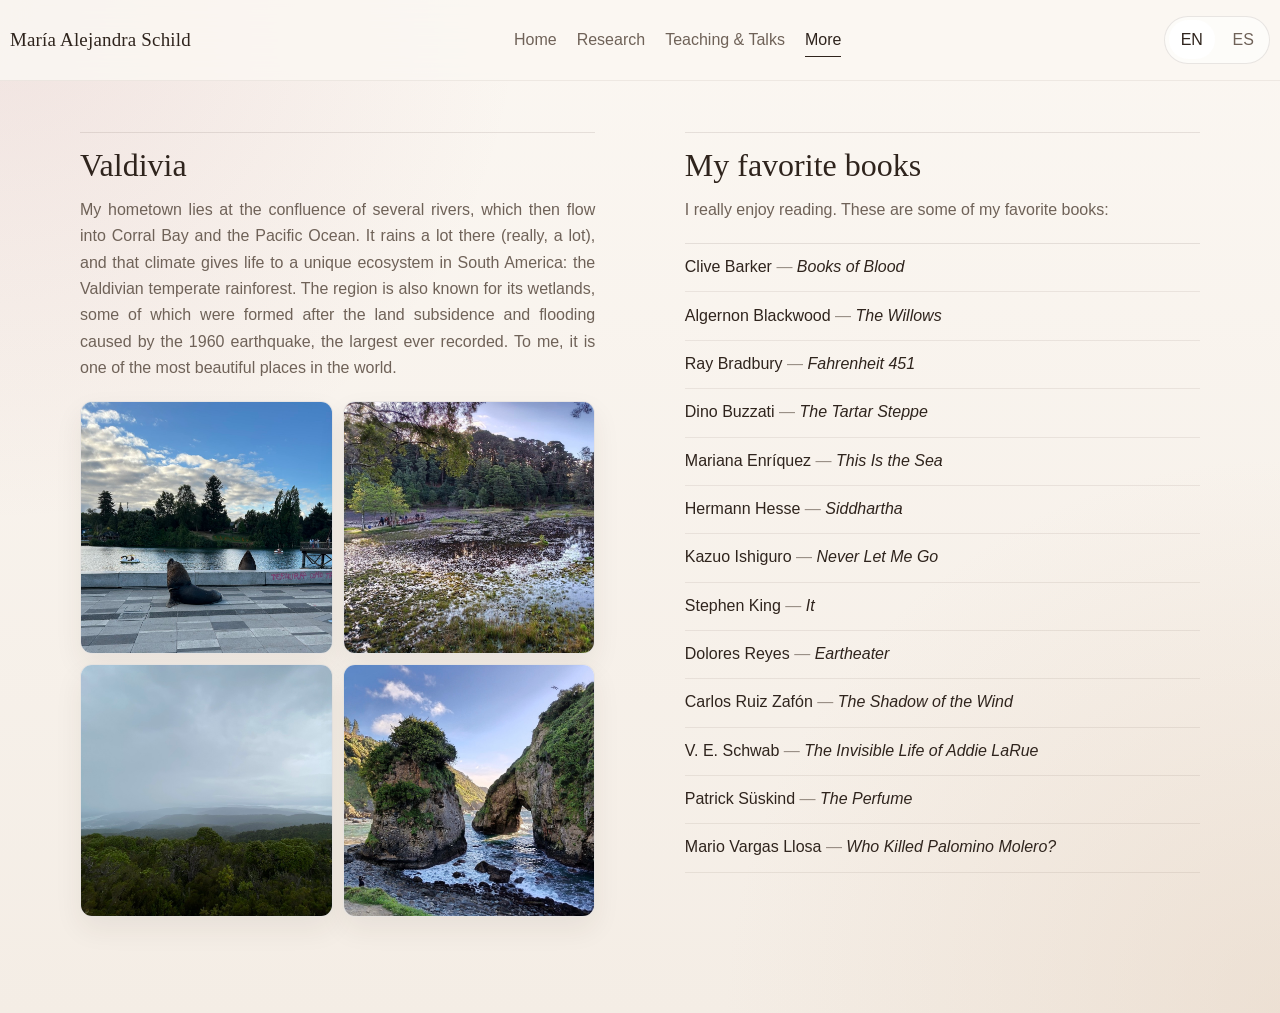
==== beyond.html @ b71dc9b8 "Initial GitHub Pages site" ====
<!DOCTYPE html>
<html lang="en">
  <head>
    <meta charset="UTF-8" />
    <meta name="viewport" content="width=device-width, initial-scale=1.0" />
    <title>More | María Alejandra Schild</title>
    <meta
      name="description"
      content="A quieter page for the more personal parts of a bilingual academic website."
    />
    <script>
      window.__assetVersion = Date.now().toString();

      const stylesheet = document.createElement("link");
      stylesheet.rel = "stylesheet";
      stylesheet.href = `assets/styles.css?v=${window.__assetVersion}`;
      document.head.appendChild(stylesheet);
    </script>
    <script type="module">
      import(`./assets/app.js?v=${window.__assetVersion}`);
    </script>
  </head>
  <body data-page="beyond">
    <div class="page-chrome">
      <header class="site-header">
        <div class="shell nav-shell">
          <a class="brand" href="index.html" id="brand-name"></a>
          <nav class="site-nav" id="site-nav" aria-label="Primary"></nav>
          <div class="language-switch" aria-label="Language switcher">
            <button type="button" data-lang-option="en">EN</button>
            <button type="button" data-lang-option="es">ES</button>
          </div>
        </div>
      </header>

      <main class="shell page-shell">
        <header class="page-header">
          <h1 class="visually-hidden" id="page-title"></h1>
          <p class="page-summary" id="page-summary"></p>
        </header>

        <div class="essay-grid" id="beyond-sections"></div>
      </main>

      <footer class="site-footer">
        <div class="shell footer-shell" id="footer-shell">
          <p id="footer-text"></p>
        </div>
      </footer>
    </div>
  </body>
</html>
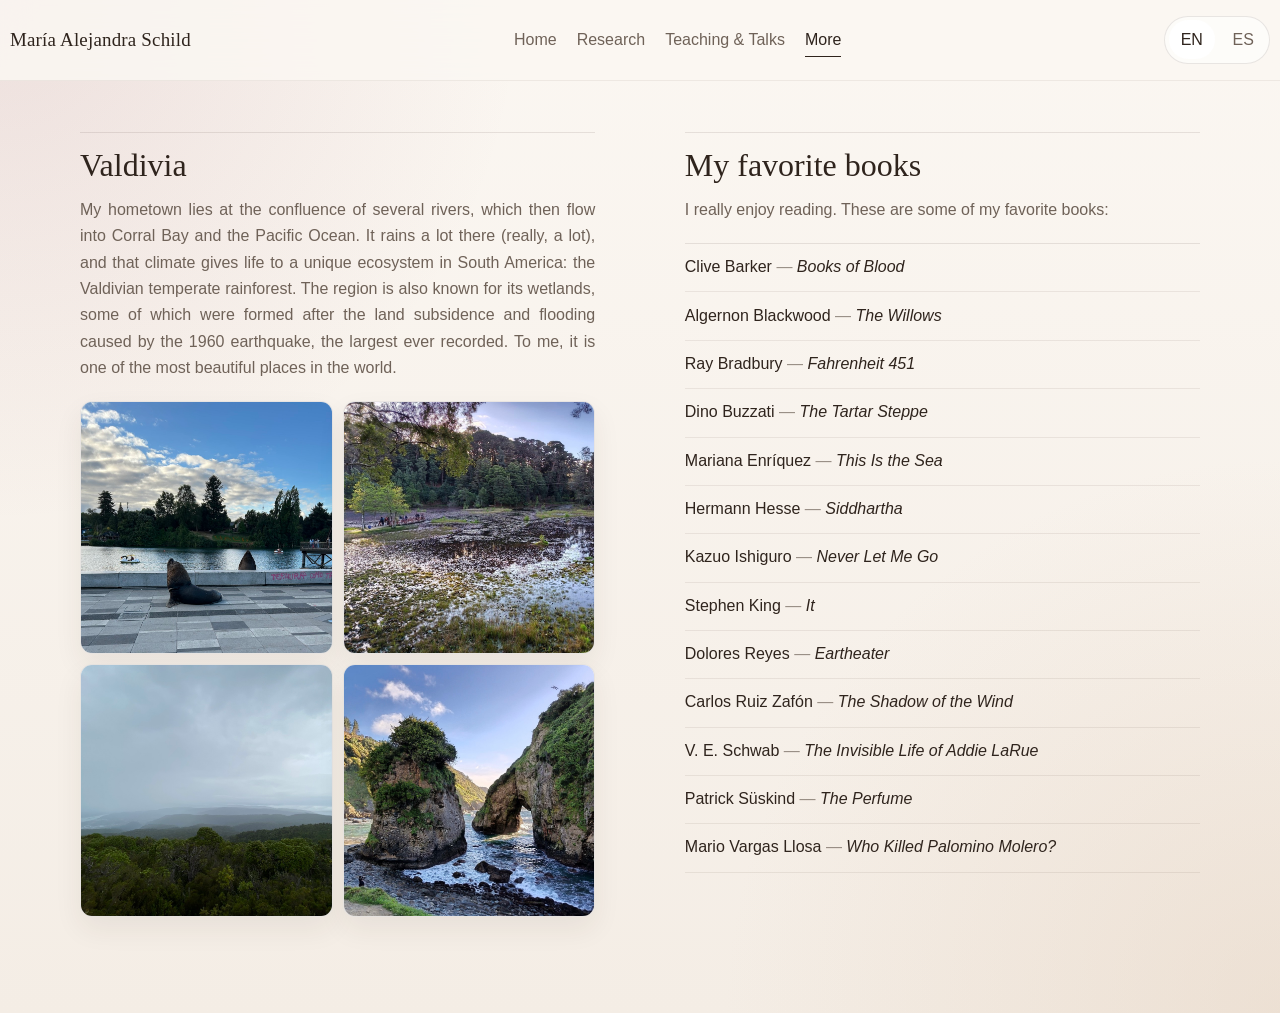
==== commit 4517372c: "Improve site security, readability, and discoverability" ====
--- a/beyond.html
+++ b/beyond.html
@@ -6,19 +6,38 @@
     <title>More | María Alejandra Schild</title>
     <meta
       name="description"
-      content="A quieter page for the more personal parts of a bilingual academic website."
+      content="A personal page by María Alejandra Schild, with notes on Valdivia, books, and life beyond academic work."
     />
-    <script>
-      window.__assetVersion = Date.now().toString();
-
-      const stylesheet = document.createElement("link");
-      stylesheet.rel = "stylesheet";
-      stylesheet.href = `assets/styles.css?v=${window.__assetVersion}`;
-      document.head.appendChild(stylesheet);
-    </script>
-    <script type="module">
-      import(`./assets/app.js?v=${window.__assetVersion}`);
-    </script>
+    <link rel="canonical" href="https://aleschildz.github.io/beyond.html" />
+    <meta name="robots" content="noindex, follow" />
+    <meta name="author" content="María Alejandra Schild" />
+    <meta name="theme-color" content="#fbf7f2" />
+    <meta property="og:type" content="website" />
+    <meta property="og:site_name" content="María Alejandra Schild" />
+    <meta property="og:locale" content="en_US" />
+    <meta property="og:locale:alternate" content="es_CL" />
+    <meta property="og:title" content="More | María Alejandra Schild" />
+    <meta
+      property="og:description"
+      content="A personal page by María Alejandra Schild, with notes on Valdivia, books, and life beyond academic work."
+    />
+    <meta property="og:url" content="https://aleschildz.github.io/beyond.html" />
+    <meta property="og:image" content="https://aleschildz.github.io/assets/images/social-card.jpg" />
+    <meta property="og:image:width" content="1200" />
+    <meta property="og:image:height" content="630" />
+    <meta
+      property="og:image:alt"
+      content="Portrait and website card for María Alejandra Schild."
+    />
+    <meta name="twitter:card" content="summary_large_image" />
+    <meta name="twitter:title" content="More | María Alejandra Schild" />
+    <meta
+      name="twitter:description"
+      content="A personal page by María Alejandra Schild, with notes on Valdivia, books, and life beyond academic work."
+    />
+    <meta name="twitter:image" content="https://aleschildz.github.io/assets/images/social-card.jpg" />
+    <link rel="stylesheet" href="assets/styles.css" />
+    <script type="module" src="assets/app.js"></script>
   </head>
   <body data-page="beyond">
     <div class="page-chrome">
--- a/assets/styles.css
+++ b/assets/styles.css
@@ -0,0 +1,929 @@
+:root {
+  --bg: #fbf7f2;
+  --bg-deep: #f4ede5;
+  --surface: rgba(255, 255, 255, 0.72);
+  --line: rgba(78, 60, 48, 0.12);
+  --line-strong: rgba(78, 60, 48, 0.22);
+  --text: #2f241d;
+  --muted: #6f6258;
+  --accent: #a05c68;
+  --accent-strong: #8f4654;
+  --accent-rgb: 160, 92, 104;
+  --accent-soft: rgba(var(--accent-rgb), 0.12);
+  --shadow: 0 20px 45px rgba(58, 38, 28, 0.08);
+  --shell-gutter: clamp(1.25rem, 4vw, 2.5rem);
+  --shell: min(1120px, calc(100vw - var(--shell-gutter)));
+  --serif: "Baskerville", "Iowan Old Style", "Palatino Linotype",
+    "Book Antiqua", Palatino, serif;
+  --sans: "Avenir Next", "Helvetica Neue", "Segoe UI", sans-serif;
+}
+
+* {
+  box-sizing: border-box;
+}
+
+html {
+  scroll-behavior: smooth;
+}
+
+body {
+  margin: 0;
+  min-height: 100vh;
+  color: var(--text);
+  font-family: var(--sans);
+  line-height: 1.65;
+  background:
+    radial-gradient(circle at top left, rgba(var(--accent-rgb), 0.15), transparent 32%),
+    radial-gradient(circle at bottom right, rgba(226, 206, 187, 0.42), transparent 34%),
+    linear-gradient(180deg, var(--bg) 0%, var(--bg-deep) 100%);
+}
+
+body.has-lightbox {
+  overflow: hidden;
+}
+
+a {
+  color: inherit;
+}
+
+img {
+  display: block;
+  max-width: 100%;
+}
+
+.visually-hidden {
+  position: absolute;
+  width: 1px;
+  height: 1px;
+  overflow: hidden;
+  clip: rect(0, 0, 0, 0);
+  white-space: nowrap;
+}
+
+button {
+  font: inherit;
+}
+
+.shell {
+  width: var(--shell);
+  margin: 0 auto;
+}
+
+.site-header {
+  position: sticky;
+  top: 0;
+  z-index: 10;
+  background: rgba(251, 247, 242, 0.84);
+  backdrop-filter: blur(16px);
+  border-bottom: 1px solid rgba(78, 60, 48, 0.08);
+}
+
+.nav-shell {
+  width: min(1260px, calc(100vw - 1.25rem));
+  display: flex;
+  align-items: center;
+  justify-content: space-between;
+  gap: 1.2rem;
+  padding: 1rem 0;
+}
+
+.brand {
+  font-family: var(--serif);
+  font-size: clamp(1.18rem, 1.48vw, 1.38rem);
+  letter-spacing: 0.01em;
+  text-decoration: none;
+  white-space: nowrap;
+}
+
+.site-nav {
+  display: flex;
+  flex-wrap: wrap;
+  justify-content: center;
+  gap: 1.25rem;
+}
+
+.site-nav a {
+  position: relative;
+  color: var(--muted);
+  text-decoration: none;
+  transition: color 180ms ease;
+}
+
+.site-nav a::after {
+  content: "";
+  position: absolute;
+  left: 0;
+  bottom: -0.25rem;
+  width: 100%;
+  height: 1px;
+  background: currentColor;
+  transform: scaleX(0);
+  transform-origin: center;
+  transition: transform 180ms ease;
+}
+
+.site-nav a:hover,
+.site-nav a[aria-current="page"] {
+  color: var(--text);
+}
+
+.site-nav a:hover::after,
+.site-nav a[aria-current="page"]::after {
+  transform: scaleX(1);
+}
+
+.language-switch {
+  display: inline-flex;
+  gap: 0.35rem;
+  padding: 0.2rem;
+  border-radius: 999px;
+  border: 1px solid var(--line);
+  background: rgba(255, 255, 255, 0.56);
+}
+
+.language-switch button {
+  border: none;
+  padding: 0.4rem 0.75rem;
+  border-radius: 999px;
+  color: var(--muted);
+  background: transparent;
+  cursor: pointer;
+  transition:
+    background-color 180ms ease,
+    color 180ms ease;
+}
+
+.language-switch button.is-active {
+  background: #fff;
+  color: var(--text);
+}
+
+.home-shell {
+  width: min(1100px, calc(100vw - var(--shell-gutter)));
+  padding: clamp(0.9rem, 2vw, 1.5rem) 0 2rem;
+}
+
+.home-layout {
+  width: 100%;
+  display: grid;
+  grid-template-columns: minmax(0, 1fr) minmax(286px, 320px);
+  gap: clamp(2rem, 3.5vw, 3rem);
+  align-items: start;
+}
+
+.home-copy h1,
+.page-header h1,
+.entry-title,
+.essay-section h2,
+.list-section h2 {
+  font-family: var(--serif);
+  font-weight: 500;
+  line-height: 1;
+}
+
+.home-copy h1 {
+  margin: 0;
+  font-size: clamp(1.55rem, 2.5vw, 2.1rem);
+  letter-spacing: -0.025em;
+  max-width: none;
+  white-space: nowrap;
+}
+
+.home-meta {
+  margin: 0.55rem 0 1.15rem;
+  color: var(--muted);
+  font-size: 1rem;
+}
+
+.prose {
+  display: grid;
+  gap: 1rem;
+}
+
+.prose p {
+  margin: 0;
+  max-width: 62ch;
+}
+
+@media (min-width: 700px) {
+  .intro-text p,
+  #valdivia > p {
+    hyphens: auto;
+    hyphenate-limit-chars: 7 3 3;
+    text-align: justify;
+    text-justify: auto;
+    text-wrap: pretty;
+  }
+
+  .intro-text p {
+    max-width: 66ch;
+  }
+}
+
+.intro-text p,
+.page-summary,
+.entry-meta,
+.entry-note,
+.essay-section p,
+.news-item,
+.footer-shell p {
+  color: var(--muted);
+}
+
+.intro-text a,
+.page-summary a,
+.entry-note a,
+.essay-section a {
+  color: var(--text);
+  text-decoration-color: rgba(var(--accent-rgb), 0.5);
+  text-underline-offset: 0.15em;
+  transition:
+    color 180ms ease,
+    text-decoration-color 180ms ease;
+}
+
+.intro-text a:hover,
+.page-summary a:hover,
+.entry-note a:hover,
+.essay-section a:hover {
+  color: var(--accent);
+  text-decoration-color: currentColor;
+}
+
+.contact-list {
+  display: flex;
+  flex-wrap: wrap;
+  gap: 0.45rem 0.9rem;
+  margin-top: 1.15rem;
+}
+
+.contact-item {
+  color: var(--muted);
+  text-decoration: none;
+}
+
+.contact-item:not(:last-child)::after {
+  content: "·";
+  margin-left: 0.9rem;
+  color: rgba(111, 98, 88, 0.55);
+}
+
+.contact-item:hover {
+  color: var(--text);
+}
+
+.link-row,
+.entry-links {
+  display: flex;
+  flex-wrap: wrap;
+  gap: 0.7rem;
+}
+
+.link-row {
+  margin-top: 0.95rem;
+}
+
+.link-chip,
+.entry-link {
+  display: inline-flex;
+  align-items: center;
+  padding: 0.55rem 0.92rem;
+  border-radius: 999px;
+  border: 1px solid var(--line);
+  background: rgba(255, 255, 255, 0.64);
+  color: var(--muted);
+  text-decoration: none;
+  transition:
+    transform 180ms ease,
+    border-color 180ms ease,
+    background-color 180ms ease,
+    color 180ms ease;
+}
+
+.link-chip:hover,
+.entry-link:hover {
+  transform: translateY(-1px);
+  color: var(--text);
+  border-color: var(--line-strong);
+  background: #fff;
+}
+
+.link-chip.is-disabled,
+.entry-link.is-disabled {
+  opacity: 0.55;
+  pointer-events: none;
+}
+
+.home-side {
+  width: 100%;
+  padding-top: 0.15rem;
+}
+
+.photo-frame {
+  position: relative;
+  aspect-ratio: 4 / 5;
+  overflow: hidden;
+  border-radius: 28px;
+  border: 1px solid var(--line);
+  box-shadow: var(--shadow);
+  background:
+    linear-gradient(180deg, rgba(255, 255, 255, 0.78), rgba(255, 255, 255, 0.28)),
+    linear-gradient(135deg, rgba(var(--accent-rgb), 0.18), rgba(240, 227, 214, 0.82));
+}
+
+.photo-inner {
+  position: absolute;
+  inset: 0.48rem;
+  overflow: hidden;
+  border-radius: 22px;
+  background: rgba(255, 255, 255, 0.94);
+}
+
+.photo-inner img {
+  width: 100%;
+  height: 100%;
+  object-fit: cover;
+  object-position: center 22%;
+  box-shadow:
+    0 16px 34px rgba(58, 38, 28, 0.08),
+    0 0 0 1px rgba(255, 255, 255, 0.46);
+}
+
+.photo-placeholder {
+  height: 100%;
+  display: grid;
+  place-items: center;
+  text-align: center;
+  padding: 2rem;
+  color: var(--muted);
+  font-family: var(--serif);
+  font-size: 1.2rem;
+}
+
+.news-block {
+  margin-top: 0.85rem;
+  padding-top: 0.9rem;
+  border-top: 1px solid var(--line);
+}
+
+.news-block h2 {
+  margin: 0;
+  font-size: 0.84rem;
+  letter-spacing: 0.14em;
+  text-transform: uppercase;
+  color: var(--accent);
+  font-weight: 700;
+}
+
+.news-list {
+  list-style: none;
+  margin: 0.75rem 0 0;
+  padding: 0;
+  display: grid;
+  gap: 0.7rem;
+}
+
+.news-item {
+  display: block;
+}
+
+.news-text {
+  color: var(--text);
+}
+
+.news-updated {
+  margin: 0.9rem 0 0;
+  color: var(--muted);
+  font-size: 0.92rem;
+}
+
+.page-shell {
+  padding: clamp(2rem, 4vw, 3.3rem) 0 4rem;
+}
+
+.site-load-error {
+  max-width: 42rem;
+  margin: 2rem auto;
+  padding: 1rem 1.15rem;
+  border: 1px solid var(--line);
+  border-radius: 14px;
+  background: var(--surface);
+  color: var(--text);
+  text-align: center;
+}
+
+.page-header {
+  max-width: 46rem;
+  margin-bottom: 2.4rem;
+}
+
+.page-header h1 {
+  margin: 0 0 0.8rem;
+  font-size: clamp(2.3rem, 5vw, 3.8rem);
+}
+
+.page-summary {
+  margin: 0;
+  max-width: 60ch;
+}
+
+.split-section {
+  display: grid;
+  grid-template-columns: repeat(2, minmax(0, 1fr));
+  gap: 3rem;
+  align-items: start;
+}
+
+.list-section h2,
+.essay-section h2 {
+  margin: 0 0 1rem;
+  font-size: clamp(1.45rem, 3vw, 2rem);
+}
+
+.entry-list {
+  border-top: 1px solid var(--line);
+}
+
+.entry {
+  padding: 1.3rem 0 1.45rem;
+  border-bottom: 1px solid var(--line);
+}
+
+.entry-top {
+  display: flex;
+  justify-content: space-between;
+  align-items: flex-start;
+  gap: 1rem;
+}
+
+.entry-title {
+  margin: 0;
+  font-size: 1.45rem;
+}
+
+.status-pill {
+  flex-shrink: 0;
+  display: inline-flex;
+  align-items: center;
+  padding: 0.35rem 0.7rem;
+  border-radius: 999px;
+  border: 1px solid rgba(var(--accent-rgb), 0.22);
+  background: var(--accent-soft);
+  color: var(--accent-strong);
+  font-size: 0.76rem;
+  font-weight: 700;
+  letter-spacing: 0.08em;
+  text-transform: uppercase;
+}
+
+.paper-tag {
+  --tag-color: var(--accent-strong);
+  --tag-bg: var(--accent-soft);
+  --tag-border: rgba(var(--accent-rgb), 0.24);
+  border-color: var(--tag-border);
+  background: var(--tag-bg);
+  color: var(--tag-color);
+  font-size: 0.78rem;
+  letter-spacing: 0.03em;
+  text-transform: lowercase;
+}
+
+.paper-tag[data-tag="preprint"] {
+  --tag-color: var(--accent-strong);
+  --tag-bg: rgba(var(--accent-rgb), 0.13);
+  --tag-border: rgba(var(--accent-rgb), 0.24);
+}
+
+.paper-tag[data-tag="conference"] {
+  --tag-color: #704a64;
+  --tag-bg: rgba(135, 100, 122, 0.13);
+  --tag-border: rgba(135, 100, 122, 0.24);
+}
+
+.paper-tag[data-tag="journal"] {
+  --tag-color: #4f6548;
+  --tag-bg: rgba(102, 121, 95, 0.13);
+  --tag-border: rgba(102, 121, 95, 0.25);
+}
+
+.paper-tag[data-tag="workshop"] {
+  --tag-color: #42696d;
+  --tag-bg: rgba(93, 125, 128, 0.13);
+  --tag-border: rgba(93, 125, 128, 0.25);
+}
+
+.paper-tag[data-tag="report"] {
+  --tag-color: #7b4e34;
+  --tag-bg: rgba(154, 108, 79, 0.13);
+  --tag-border: rgba(154, 108, 79, 0.25);
+}
+
+.paper-title a {
+  text-decoration: none;
+  text-decoration-color: rgba(var(--accent-rgb), 0);
+  text-underline-offset: 0.16em;
+  transition:
+    color 180ms ease,
+    text-decoration-color 180ms ease;
+}
+
+.paper-title a:hover {
+  color: var(--accent);
+  text-decoration: underline;
+  text-decoration-color: currentColor;
+}
+
+.paper-authors {
+  color: var(--text);
+}
+
+.paper-highlight {
+  width: fit-content;
+  max-width: 100%;
+  margin: 0.85rem 0 0;
+  padding: 0.38rem 0.72rem;
+  border: 1px solid rgba(var(--accent-rgb), 0.24);
+  border-radius: 999px;
+  background: rgba(255, 255, 255, 0.58);
+  color: #8f5660;
+  font-size: 0.92rem;
+  line-height: 1.35;
+}
+
+.paper-list.is-empty {
+  border-bottom: 1px solid var(--line);
+}
+
+.paper-empty {
+  margin: 0;
+  padding: 1.3rem 0 1.45rem;
+  color: var(--muted);
+}
+
+.entry-meta {
+  margin: 0.45rem 0 0;
+}
+
+.entry-context {
+  margin: 0.35rem 0 0;
+  color: var(--muted);
+}
+
+.entry-links {
+  margin-top: 0.9rem;
+}
+
+body[data-page="teaching"] .split-section {
+  gap: clamp(3.4rem, 7vw, 6rem);
+}
+
+body[data-page="teaching"] .entry {
+  padding: 0.9rem 0 1.08rem;
+}
+
+body[data-page="teaching"] .entry-title {
+  font-size: clamp(1.07rem, 1.65vw, 1.2rem);
+  line-height: 1.13;
+}
+
+body[data-page="teaching"] .entry-meta,
+body[data-page="teaching"] .entry-context {
+  margin-top: 0.16rem;
+  font-size: 0.95rem;
+  line-height: 1.4;
+}
+
+body[data-page="teaching"] .entry-links {
+  margin-top: 0.48rem;
+}
+
+body[data-page="teaching"] .entry-link {
+  padding: 0.42rem 0.72rem;
+  font-size: 0.92rem;
+}
+
+body[data-page="teaching"] .entry-details {
+  margin-top: 0.42rem;
+}
+
+body[data-page="research"] .page-header {
+  margin: 0;
+}
+
+.entry-details {
+  margin-top: 0.9rem;
+}
+
+.entry-details summary {
+  cursor: pointer;
+  width: fit-content;
+  color: var(--accent);
+  list-style: none;
+}
+
+.entry-details summary::-webkit-details-marker {
+  display: none;
+}
+
+.entry-details[open] summary {
+  margin-bottom: 0.7rem;
+}
+
+.entry-note {
+  display: grid;
+  gap: 0.75rem;
+  max-width: 62ch;
+}
+
+.entry-note p {
+  margin: 0;
+}
+
+.essay-grid {
+  display: grid;
+  grid-template-columns: repeat(2, minmax(0, 1fr));
+  gap: 2.5rem;
+}
+
+body[data-page="beyond"] .page-header {
+  margin: 0;
+}
+
+body[data-page="beyond"] .essay-grid {
+  gap: clamp(3.4rem, 7vw, 6rem);
+}
+
+.essay-section {
+  padding-top: 1rem;
+  border-top: 1px solid var(--line);
+}
+
+.essay-section p {
+  margin: 0 0 0.9rem;
+  max-width: 60ch;
+}
+
+.book-list {
+  display: grid;
+  gap: 0;
+  margin: 1.25rem 0 0;
+  padding: 0;
+  list-style: none;
+  max-width: 60ch;
+  border-top: 1px solid var(--line);
+}
+
+.book-list li {
+  padding: 0.7rem 0 0.76rem;
+  border-bottom: 1px solid rgba(78, 60, 48, 0.09);
+  color: var(--muted);
+  line-height: 1.5;
+}
+
+.book-author,
+.book-title {
+  color: var(--text);
+}
+
+.book-title {
+  font-style: italic;
+}
+
+.book-separator {
+  color: rgba(111, 98, 88, 0.7);
+}
+
+/* Compact galleries for personal sections, such as the Valdivia 2 x 2 set. */
+.image-gallery {
+  display: grid;
+  grid-template-columns: repeat(2, minmax(0, 1fr));
+  gap: 0.62rem;
+  width: min(100%, 34rem);
+  margin-top: 1.25rem;
+}
+
+.image-gallery-button {
+  position: relative;
+  display: block;
+  width: 100%;
+  aspect-ratio: 1;
+  padding: 0;
+  overflow: hidden;
+  border: 1px solid var(--line);
+  border-radius: 12px;
+  background: rgba(255, 255, 255, 0.72);
+  cursor: zoom-in;
+  box-shadow: 0 12px 28px rgba(58, 38, 28, 0.07);
+  transition:
+    transform 180ms ease,
+    border-color 180ms ease,
+    box-shadow 180ms ease;
+}
+
+.image-gallery-button:hover {
+  transform: translateY(-2px);
+  border-color: var(--line-strong);
+  box-shadow: 0 16px 32px rgba(58, 38, 28, 0.1);
+}
+
+.image-gallery-button:focus-visible,
+.image-lightbox-button:focus-visible {
+  outline: 2px solid rgba(var(--accent-rgb), 0.75);
+  outline-offset: 3px;
+}
+
+.image-gallery-button img {
+  width: 100%;
+  height: 100%;
+  object-fit: cover;
+}
+
+/* Shared overlay for enlarged gallery images. */
+.image-lightbox[hidden] {
+  display: none;
+}
+
+.image-lightbox {
+  position: fixed;
+  inset: 0;
+  z-index: 100;
+  display: grid;
+  grid-template-columns: minmax(2.8rem, 1fr) minmax(0, auto) minmax(2.8rem, 1fr);
+  align-items: center;
+  justify-items: center;
+  gap: clamp(0.6rem, 2vw, 1.25rem);
+  padding: clamp(1rem, 4vw, 2rem);
+  background: rgba(32, 25, 21, 0.82);
+  backdrop-filter: blur(14px);
+}
+
+.image-lightbox-frame {
+  display: grid;
+  justify-items: center;
+  gap: 0.85rem;
+  margin: 0;
+}
+
+.image-lightbox-image {
+  max-width: min(78vw, 980px);
+  max-height: 76vh;
+  object-fit: contain;
+  border-radius: 16px;
+  box-shadow: 0 28px 70px rgba(0, 0, 0, 0.34);
+}
+
+.image-lightbox-caption {
+  margin: 0;
+  color: rgba(255, 255, 255, 0.84);
+  font-size: 0.95rem;
+  text-align: center;
+}
+
+.image-lightbox-button {
+  display: inline-grid;
+  place-items: center;
+  width: 2.7rem;
+  height: 2.7rem;
+  border: 1px solid rgba(255, 255, 255, 0.26);
+  border-radius: 999px;
+  background: rgba(255, 255, 255, 0.16);
+  color: #fff;
+  cursor: pointer;
+  line-height: 1;
+  transition:
+    background-color 180ms ease,
+    border-color 180ms ease,
+    transform 180ms ease;
+}
+
+.image-lightbox-button:hover {
+  transform: translateY(-1px);
+  border-color: rgba(255, 255, 255, 0.44);
+  background: rgba(255, 255, 255, 0.24);
+}
+
+.image-lightbox-close {
+  position: absolute;
+  top: clamp(0.8rem, 2vw, 1.4rem);
+  right: clamp(0.8rem, 2vw, 1.4rem);
+}
+
+.site-footer {
+  padding: 0 0 2rem;
+}
+
+.footer-shell p {
+  margin: 0;
+  text-align: center;
+  font-size: 0.92rem;
+}
+
+.footer-shell.is-hidden {
+  display: none;
+}
+
+@media (max-width: 780px) {
+  .nav-shell {
+    flex-wrap: wrap;
+    justify-content: center;
+    padding: 0.82rem 0;
+  }
+
+  .home-layout,
+  .split-section,
+  .essay-grid {
+    grid-template-columns: 1fr;
+  }
+
+  .home-layout {
+    align-items: start;
+  }
+
+  .home-side {
+    max-width: 420px;
+  }
+}
+
+@media (max-width: 640px) {
+  :root {
+    --shell-gutter: 1.25rem;
+    --shell: calc(100vw - var(--shell-gutter));
+  }
+
+  .site-header {
+    position: static;
+  }
+
+  .site-nav {
+    gap: 0.85rem;
+  }
+
+  .brand {
+    font-size: 1.12rem;
+  }
+
+  .home-copy h1 {
+    font-size: clamp(1.4rem, 7.8vw, 1.85rem);
+    max-width: none;
+    white-space: normal;
+  }
+
+  .page-shell {
+    padding-bottom: 3rem;
+  }
+
+  .home-shell {
+    width: var(--shell);
+    padding-top: 0.75rem;
+  }
+
+  .home-layout {
+    gap: 1rem;
+  }
+
+  .contact-list {
+    gap: 0.4rem 0.75rem;
+  }
+
+  .entry-top {
+    flex-direction: column;
+    gap: 0.6rem;
+  }
+
+  .photo-frame {
+    border-radius: 22px;
+  }
+
+  .image-gallery {
+    gap: 0.5rem;
+  }
+
+  .image-gallery-button {
+    border-radius: 10px;
+  }
+
+  .image-lightbox {
+    grid-template-columns: 1fr 1fr;
+    align-content: center;
+    gap: 0.9rem;
+  }
+
+  .image-lightbox-frame {
+    grid-column: 1 / -1;
+    grid-row: 1;
+  }
+
+  .image-lightbox-image {
+    max-width: 92vw;
+    max-height: 72vh;
+    border-radius: 13px;
+  }
+
+  .image-lightbox-previous {
+    justify-self: end;
+  }
+
+  .image-lightbox-next {
+    justify-self: start;
+  }
+}
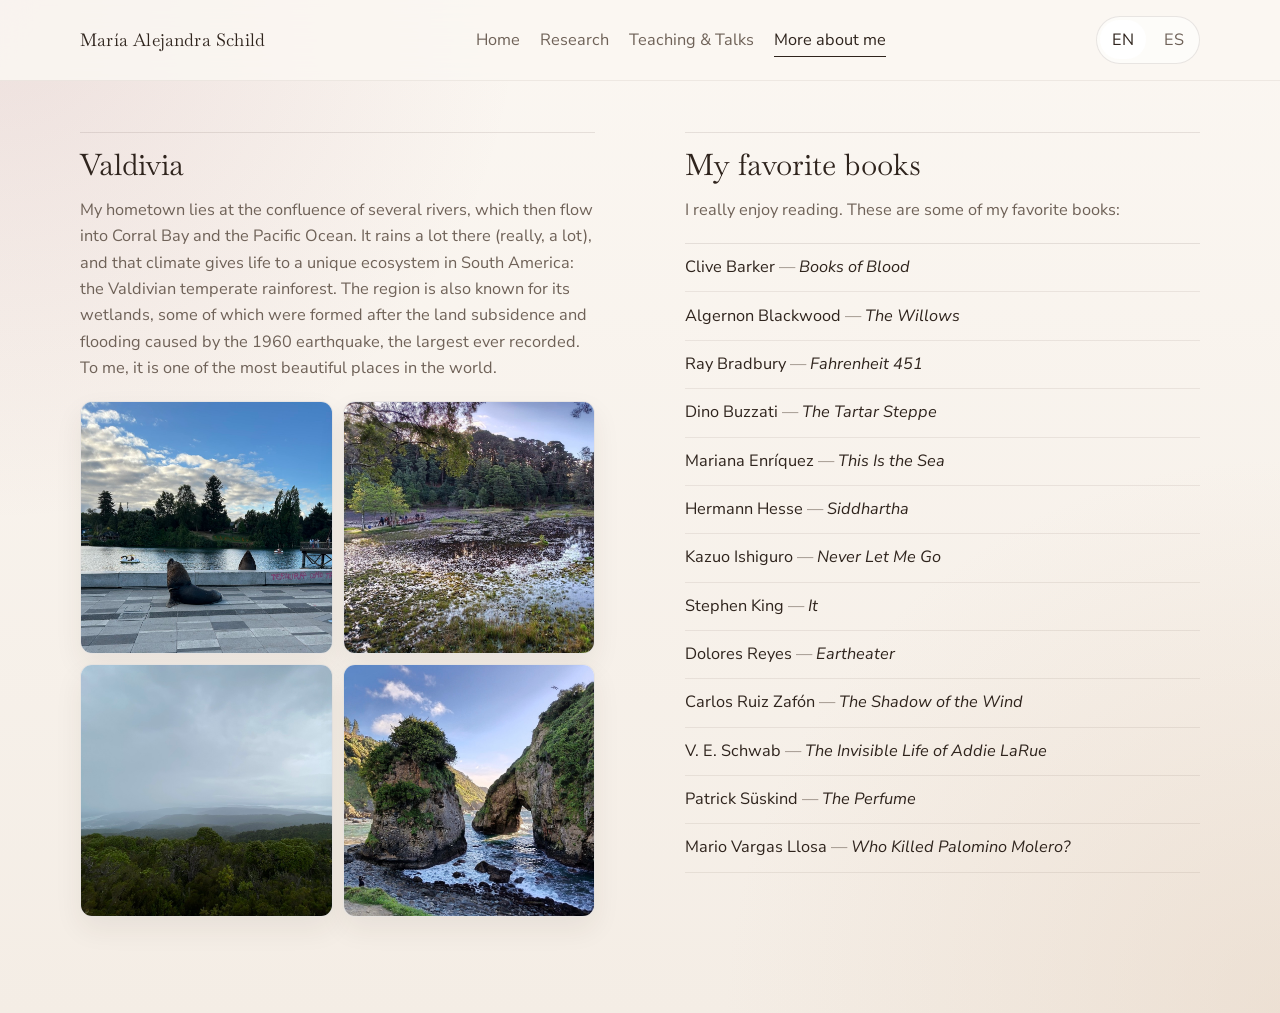
==== commit 57bd3e80: "Apply first design round with responsive layout, fallback fonts and icons" ====
--- a/beyond.html
+++ b/beyond.html
@@ -36,6 +36,8 @@
       content="A personal page by María Alejandra Schild, with notes on Valdivia, books, and life beyond academic work."
     />
     <meta name="twitter:image" content="https://aleschildz.github.io/assets/images/social-card.jpg" />
+    <link rel="icon" href="favicon.ico" sizes="16x16 32x32 48x48" />
+    <link rel="apple-touch-icon" href="apple-touch-icon.png" />
     <link rel="stylesheet" href="assets/styles.css" />
     <script type="module" src="assets/app.js"></script>
   </head>
--- a/assets/styles.css
+++ b/assets/styles.css
@@ -11,11 +11,49 @@
   --accent-rgb: 160, 92, 104;
   --accent-soft: rgba(var(--accent-rgb), 0.12);
   --shadow: 0 20px 45px rgba(58, 38, 28, 0.08);
-  --shell-gutter: clamp(1.25rem, 4vw, 2.5rem);
+  --shell-gutter: 40px;
   --shell: min(1120px, calc(100vw - var(--shell-gutter)));
-  --serif: "Baskerville", "Iowan Old Style", "Palatino Linotype",
+  --serif: "Baskerville", "Baskervville", "Iowan Old Style", "Palatino Linotype",
     "Book Antiqua", Palatino, serif;
-  --sans: "Avenir Next", "Helvetica Neue", "Segoe UI", sans-serif;
+  --sans: "Avenir Next", "Nunito Sans", "Helvetica Neue", "Segoe UI", sans-serif;
+}
+
+/* Self-hosted fallbacks for devices without Baskerville or Avenir Next (Windows, Android).
+   size-adjust matches their width and letter heights to the Apple fonts; Macs and iPhones never download them. */
+@font-face {
+  font-family: "Baskervville";
+  src: url("fonts/baskervville-latin-400-normal.woff2") format("woff2");
+  font-weight: 400;
+  font-style: normal;
+  font-display: swap;
+  size-adjust: 93%;
+}
+
+@font-face {
+  font-family: "Nunito Sans";
+  src: url("fonts/nunito-sans-latin-400-normal.woff2") format("woff2");
+  font-weight: 400;
+  font-style: normal;
+  font-display: swap;
+  size-adjust: 102%;
+}
+
+@font-face {
+  font-family: "Nunito Sans";
+  src: url("fonts/nunito-sans-latin-400-italic.woff2") format("woff2");
+  font-weight: 400;
+  font-style: italic;
+  font-display: swap;
+  size-adjust: 102%;
+}
+
+@font-face {
+  font-family: "Nunito Sans";
+  src: url("fonts/nunito-sans-latin-700-normal.woff2") format("woff2");
+  font-weight: 700;
+  font-style: normal;
+  font-display: swap;
+  size-adjust: 102%;
 }
 
 * {
@@ -79,7 +117,7 @@
 }
 
 .nav-shell {
-  width: min(1260px, calc(100vw - 1.25rem));
+  width: var(--shell);
   display: flex;
   align-items: center;
   justify-content: space-between;
@@ -159,16 +197,33 @@
 }
 
 .home-shell {
-  width: min(1100px, calc(100vw - var(--shell-gutter)));
   padding: clamp(0.9rem, 2vw, 1.5rem) 0 2rem;
 }
 
+/* The portrait is its own grid item so mobile can place it inside the intro text. */
 .home-layout {
   width: 100%;
   display: grid;
   grid-template-columns: minmax(0, 1fr) minmax(286px, 320px);
-  gap: clamp(2rem, 3.5vw, 3rem);
+  grid-template-rows: auto 1fr;
+  column-gap: clamp(2rem, 3.5vw, 3rem);
   align-items: start;
+}
+
+.home-copy {
+  grid-column: 1;
+  grid-row: 1 / span 2;
+}
+
+.home-layout > .photo-frame {
+  grid-column: 2;
+  grid-row: 1;
+  margin-top: 0.15rem;
+}
+
+.home-side {
+  grid-column: 2;
+  grid-row: 2;
 }
 
 .home-copy h1,
@@ -183,10 +238,10 @@
 
 .home-copy h1 {
   margin: 0;
-  font-size: clamp(1.55rem, 2.5vw, 2.1rem);
+  font-size: clamp(1.9rem, 1rem + 2vw, 2.6rem);
   letter-spacing: -0.025em;
-  max-width: none;
-  white-space: nowrap;
+  line-height: 1.1;
+  text-wrap: balance;
 }
 
 .home-meta {
@@ -208,10 +263,6 @@
 @media (min-width: 700px) {
   .intro-text p,
   #valdivia > p {
-    hyphens: auto;
-    hyphenate-limit-chars: 7 3 3;
-    text-align: justify;
-    text-justify: auto;
     text-wrap: pretty;
   }
 
@@ -233,7 +284,8 @@
 .intro-text a,
 .page-summary a,
 .entry-note a,
-.essay-section a {
+.essay-section a,
+.paper-venue a {
   color: var(--text);
   text-decoration-color: rgba(var(--accent-rgb), 0.5);
   text-underline-offset: 0.15em;
@@ -245,8 +297,9 @@
 .intro-text a:hover,
 .page-summary a:hover,
 .entry-note a:hover,
-.essay-section a:hover {
-  color: var(--accent);
+.essay-section a:hover,
+.paper-venue a:hover {
+  color: var(--accent-strong);
   text-decoration-color: currentColor;
 }
 
@@ -314,11 +367,6 @@
   pointer-events: none;
 }
 
-.home-side {
-  width: 100%;
-  padding-top: 0.15rem;
-}
-
 .photo-frame {
   position: relative;
   aspect-ratio: 4 / 5;
@@ -371,7 +419,7 @@
   font-size: 0.84rem;
   letter-spacing: 0.14em;
   text-transform: uppercase;
-  color: var(--accent);
+  color: var(--accent-strong);
   font-weight: 700;
 }
 
@@ -528,7 +576,7 @@
 }
 
 .paper-title a:hover {
-  color: var(--accent);
+  color: var(--accent-strong);
   text-decoration: underline;
   text-decoration-color: currentColor;
 }
@@ -610,19 +658,52 @@
   margin: 0;
 }
 
+/* Research title matches the section titles; paper titles stay one step below it. */
+body[data-page="research"] .page-header h1 {
+  margin: 0 0 1rem;
+  font-size: clamp(1.75rem, 3vw, 2rem);
+  overflow-wrap: break-word;
+  hyphens: auto;
+}
+
+body[data-page="research"] .entry-title {
+  font-size: 1.45rem;
+}
+
 .entry-details {
   margin-top: 0.9rem;
 }
 
 .entry-details summary {
+  padding-right: 0.15em;
   cursor: pointer;
   width: fit-content;
-  color: var(--accent);
+  color: var(--accent-strong);
   list-style: none;
 }
 
 .entry-details summary::-webkit-details-marker {
   display: none;
+}
+
+/* Small chevron that signals the note can be opened; it turns when the note is open. */
+.entry-details-tail {
+  white-space: nowrap;
+}
+
+.entry-details-chevron {
+  display: inline-block;
+  width: 0.36em;
+  height: 0.36em;
+  margin-left: 0.45em;
+  border-right: 1.5px solid currentColor;
+  border-bottom: 1.5px solid currentColor;
+  transform: translateY(-0.2em) rotate(45deg);
+  transition: transform 180ms ease;
+}
+
+.entry-details[open] .entry-details-chevron {
+  transform: translateY(0.05em) rotate(-135deg);
 }
 
 .entry-details[open] summary {
@@ -822,11 +903,31 @@
   display: none;
 }
 
+/* Narrow desktops: slightly tighter header gaps so the Spanish menu still fits on one row. */
+@media (min-width: 781px) and (max-width: 820px) {
+  .nav-shell,
+  .site-nav {
+    column-gap: 1rem;
+  }
+}
+
 @media (max-width: 780px) {
+  /* Compact header: name and language switch share the first row when they fit, navigation goes below. */
   .nav-shell {
     flex-wrap: wrap;
-    justify-content: center;
-    padding: 0.82rem 0;
+    gap: 0.55rem 1rem;
+    padding: 0.75rem 0 0.8rem;
+  }
+
+  .brand {
+    white-space: normal;
+  }
+
+  .site-nav {
+    order: 3;
+    flex-basis: 100%;
+    justify-content: flex-start;
+    gap: 0.35rem 1.1rem;
   }
 
   .home-layout,
@@ -835,27 +936,61 @@
     grid-template-columns: 1fr;
   }
 
+  /* Single column: the portrait sits after the first intro paragraph, the news at the end. */
   .home-layout {
-    align-items: start;
+    grid-template-rows: none;
+  }
+
+  .home-copy,
+  #home-intro {
+    display: contents;
+  }
+
+  #home-intro > p + p {
+    margin-top: 1rem;
+  }
+
+  .home-layout > .photo-frame {
+    grid-column: auto;
+    grid-row: auto;
+    order: 1;
+    width: min(100%, 360px);
+    margin: 1.3rem 0 0.3rem;
+  }
+
+  #home-intro > p + p,
+  #home-contact,
+  #home-links {
+    order: 2;
   }
 
   .home-side {
+    grid-column: auto;
+    grid-row: auto;
+    order: 3;
     max-width: 420px;
+    margin-top: 1.4rem;
+  }
+}
+
+/* Very narrow phones (for example 320 px): keep the name and the language switch on one row. */
+@media (max-width: 340px) {
+  .nav-shell {
+    column-gap: 0.6rem;
+  }
+
+  .language-switch button {
+    padding-inline: 0.55rem;
   }
 }
 
 @media (max-width: 640px) {
-  :root {
-    --shell-gutter: 1.25rem;
-    --shell: calc(100vw - var(--shell-gutter));
-  }
-
   .site-header {
     position: static;
   }
 
   .site-nav {
-    gap: 0.85rem;
+    gap: 0.3rem 0.95rem;
   }
 
   .brand {
@@ -864,8 +999,6 @@
 
   .home-copy h1 {
     font-size: clamp(1.4rem, 7.8vw, 1.85rem);
-    max-width: none;
-    white-space: normal;
   }
 
   .page-shell {
@@ -873,12 +1006,7 @@
   }
 
   .home-shell {
-    width: var(--shell);
     padding-top: 0.75rem;
-  }
-
-  .home-layout {
-    gap: 1rem;
   }
 
   .contact-list {
